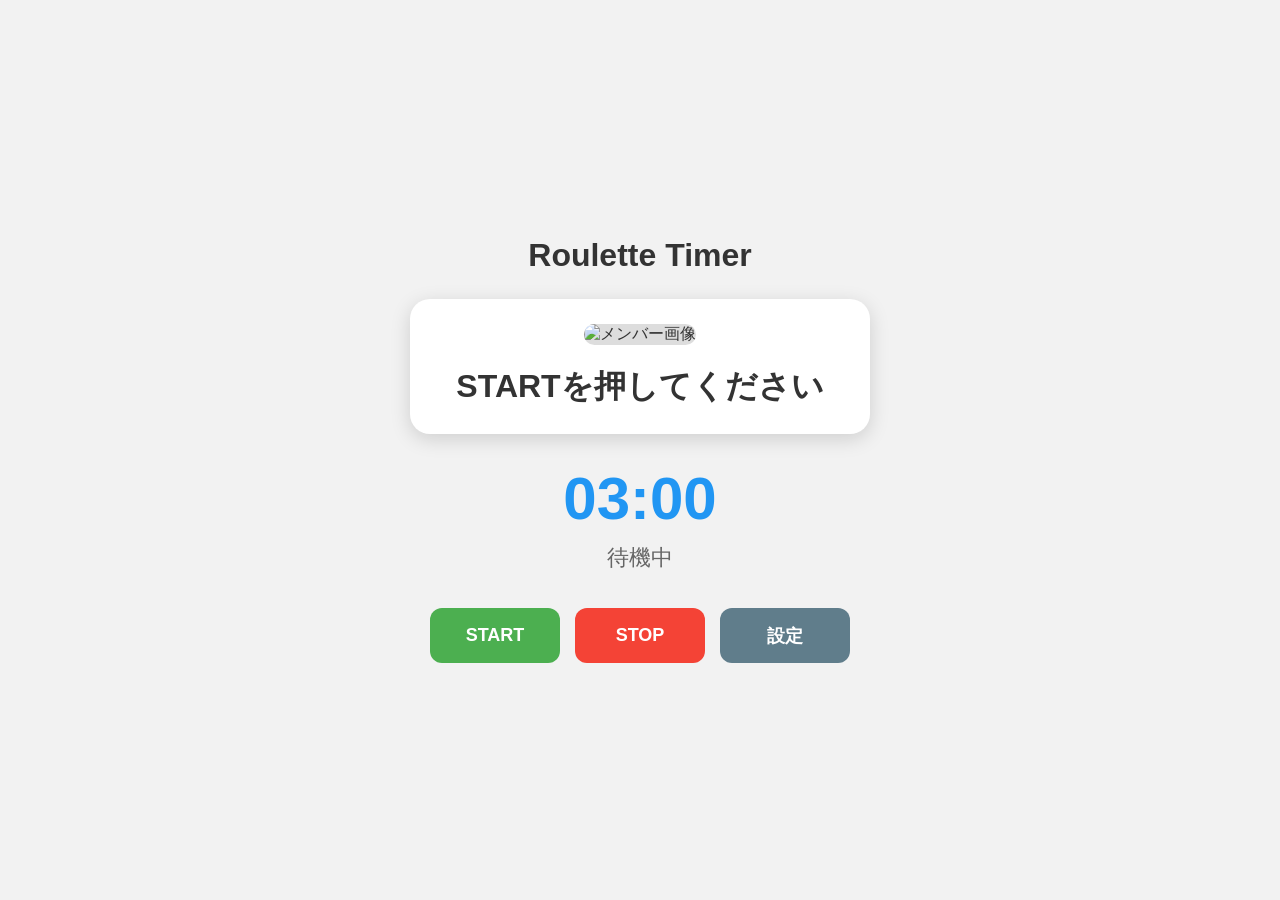
==== index.html @ 4cae02e1 "Add files via upload" ====
<!DOCTYPE html>
<html lang="ja">

<head>

    <meta charset="UTF-8">
    <meta name="viewport" content="width=device-width, initial-scale=1.0">

    <title>Roulette Timer</title>

    <link rel="stylesheet" href="style.css">

    <!-- PWA（後で使用） -->
    <link rel="manifest" href="manifest.json">
    <meta name="theme-color" content="#2196F3">

</head>

<body>

    <div class="container">

        <h1>Roulette Timer</h1>

        <!-- メンバー表示 -->
        <div class="member-area">

            <img
                id="memberImage"
                src="images/noimage.png"
                alt="メンバー画像">

            <div id="memberName">
                STARTを押してください
            </div>

        </div>

        <!-- タイマー -->
        <div class="timer-area">

            <div id="timer">
                03:00
            </div>

            <div id="status">
                待機中
            </div>

        </div>

        <!-- ボタン -->
        <div class="button-area">

<!-- 設定画面 -->

<div id="settingsPanel" class="settings-panel">


    <h2>設定</h2>


    <div class="setting-item">

        <label>
            メインタイマー（秒）
        </label>

        <input
            id="mainTimerInput"
            type="number"
            value="180">

    </div>



    <div class="setting-item">

        <label>
            インターバル（秒）
        </label>

        <input
            id="intervalTimerInput"
            type="number"
            value="20">

    </div>



    <div class="setting-item">

        <label>
            最低切替回数
        </label>

        <input
            id="minShuffleInput"
            type="number"
            value="50">

    </div>



    <div class="setting-item">

        <label>
            最大切替回数
        </label>

        <input
            id="maxShuffleInput"
            type="number"
            value="80">

    </div>



    <div class="settings-buttons">

        <button id="saveSettingsButton">
            保存
        </button>


        <button id="closeSettingsButton">
            閉じる
        </button>

    </div>


</div>

            <button id="startButton">
                START
            </button>

            <button id="stopButton">
                STOP
            </button>

            <button id="settingsButton">
                設定
            </button>

        </div>

    </div>

    <!-- JavaScript -->

    <script src="data.js"></script>

    <script src="roulette.js"></script>

    <script src="timer.js"></script>

    <script src="settings.js"></script>

    <script src="app.js"></script>

    <script>

if ("serviceWorker" in navigator) {

    navigator.serviceWorker.register(
        "service-worker.js"
    );

}

</script>
</body>

</html>
---- style.css ----
/* ==========================================
   Roulette Timer v2.0
   style.css
========================================== */


/* 全体 */

* {
    box-sizing: border-box;
    margin: 0;
    padding: 0;
}


body {

    min-height: 100vh;

    display: flex;
    justify-content: center;
    align-items: center;

    background: #f2f2f2;

    font-family:
        "Yu Gothic",
        "Hiragino Sans",
        sans-serif;

    color: #333;

}


/* メイン */

.container {

    width: 100%;

    max-width: 500px;

    padding: 20px;

    text-align: center;

}



/* タイトル */

h1 {

    margin-bottom: 25px;

    font-size: 32px;

}



/* メンバー表示 */

.member-area {

    background: white;

    border-radius: 20px;

    padding: 25px;

    box-shadow:
        0 5px 20px rgba(0,0,0,0.15);

}



/* 写真 */

#memberImage {

    width: 260px;

    height: 260px;

    object-fit: cover;

    border-radius: 20px;

    background: #ddd;

}



/* 名前 */

#memberName {

    margin-top: 20px;

    font-size: 32px;

    font-weight: bold;

}



/* タイマー */

.timer-area {

    margin-top: 30px;

}



/* 時間 */

#timer {

    font-size: 60px;

    font-weight: bold;

    color: #2196F3;

}



/* 状態表示 */

#status {

    margin-top: 10px;

    font-size: 22px;

    color: #666;

}



/* ボタン */

.button-area {

    margin-top: 35px;

    display: flex;

    justify-content: center;

    gap: 15px;

    flex-wrap: wrap;

}



button {

    width: 130px;

    height: 55px;

    border: none;

    border-radius: 12px;

    font-size: 18px;

    font-weight: bold;

    cursor: pointer;

    transition: 0.2s;

}



button:hover {

    transform: scale(1.05);

}



button:active {

    transform: scale(0.95);

}



/* START */

#startButton {

    background: #4CAF50;

    color: white;

}



/* STOP */

#stopButton {

    background: #F44336;

    color: white;

}



/* 設定 */

#settingsButton {

    background: #607D8B;

    color: white;

}



/* 無効状態 */

button:disabled {

    opacity: 0.5;

    cursor: not-allowed;

}



/* スマホ対応 */

@media(max-width:600px) {


    .container {

        padding: 15px;

    }


    h1 {

        font-size: 26px;

    }


    #memberImage {

        width: 220px;

        height: 220px;

    }


    #memberName {

        font-size: 26px;

    }


    #timer {

        font-size: 50px;

    }


    button {

        width: 110px;

        height: 50px;

        font-size: 16px;

    }

}
/* ==========================================
   設定画面
========================================== */

.settings-panel {

    display: none;

    margin-top: 30px;

    padding: 25px;

    background: white;

    border-radius: 20px;

    box-shadow:
        0 5px 20px rgba(0,0,0,0.15);

}


.settings-panel h2 {

    margin-bottom: 20px;

    font-size: 26px;

}



.setting-item {

    margin-bottom: 20px;

    text-align: left;

}



.setting-item label {

    display: block;

    margin-bottom: 8px;

    font-size: 18px;

    font-weight: bold;

}



.setting-item input {

    width: 100%;

    height: 45px;

    padding: 5px 10px;

    font-size: 18px;

    border: 1px solid #ccc;

    border-radius: 8px;

}



.settings-buttons {

    margin-top: 25px;

    display: flex;

    justify-content: center;

    gap: 15px;

}


#saveSettingsButton {

    background: #4CAF50;

    color: white;

}


#closeSettingsButton {

    background: #607D8B;

    color: white;

}
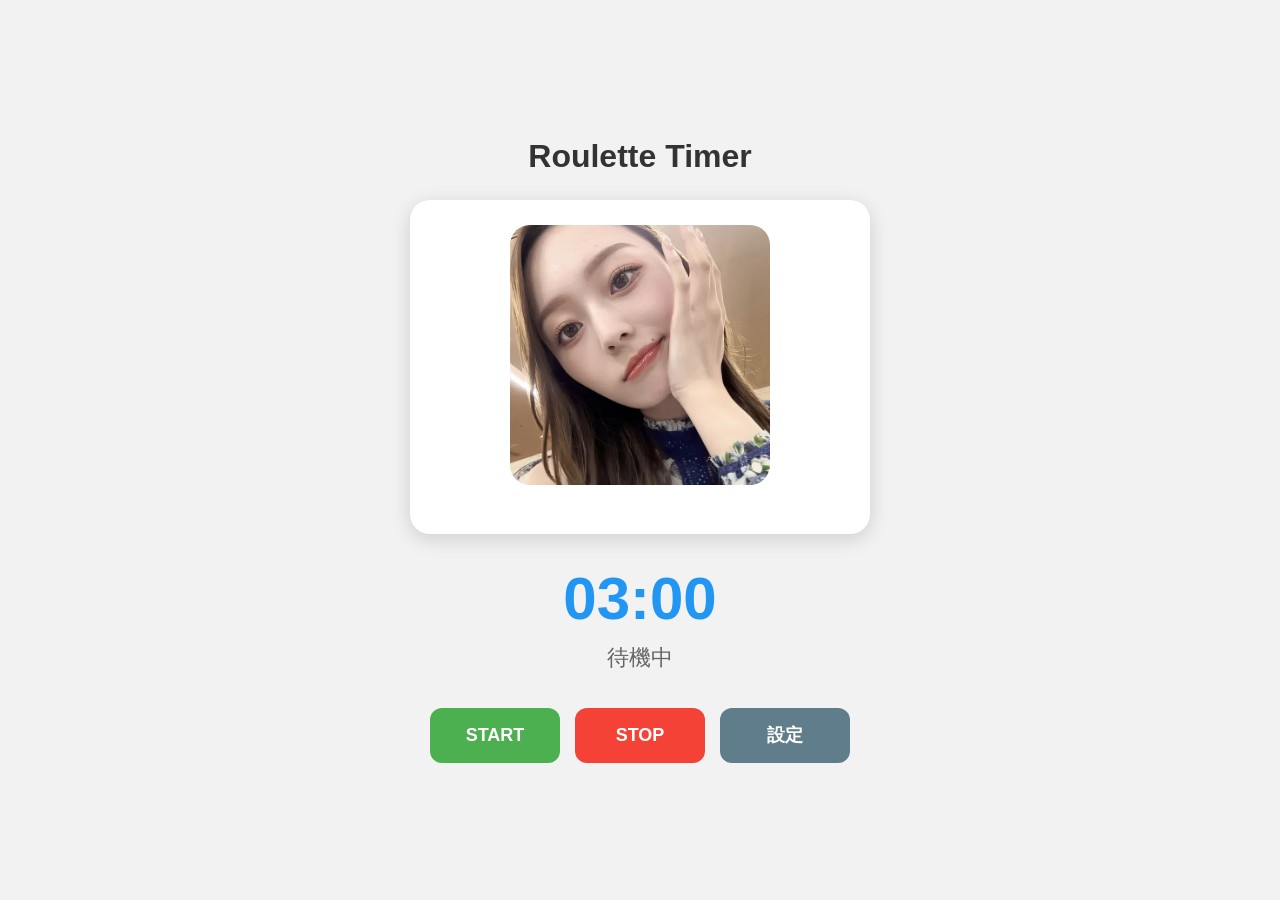
==== commit f5b97b2d: "Add files via upload" ====
--- a/index.html
+++ b/index.html
@@ -27,11 +27,11 @@
 
             <img
                 id="memberImage"
-                src="images/noimage.png"
+                src="images/start.jpg"
                 alt="メンバー画像">
 
             <div id="memberName">
-                STARTを押してください
+                
             </div>
 
         </div>
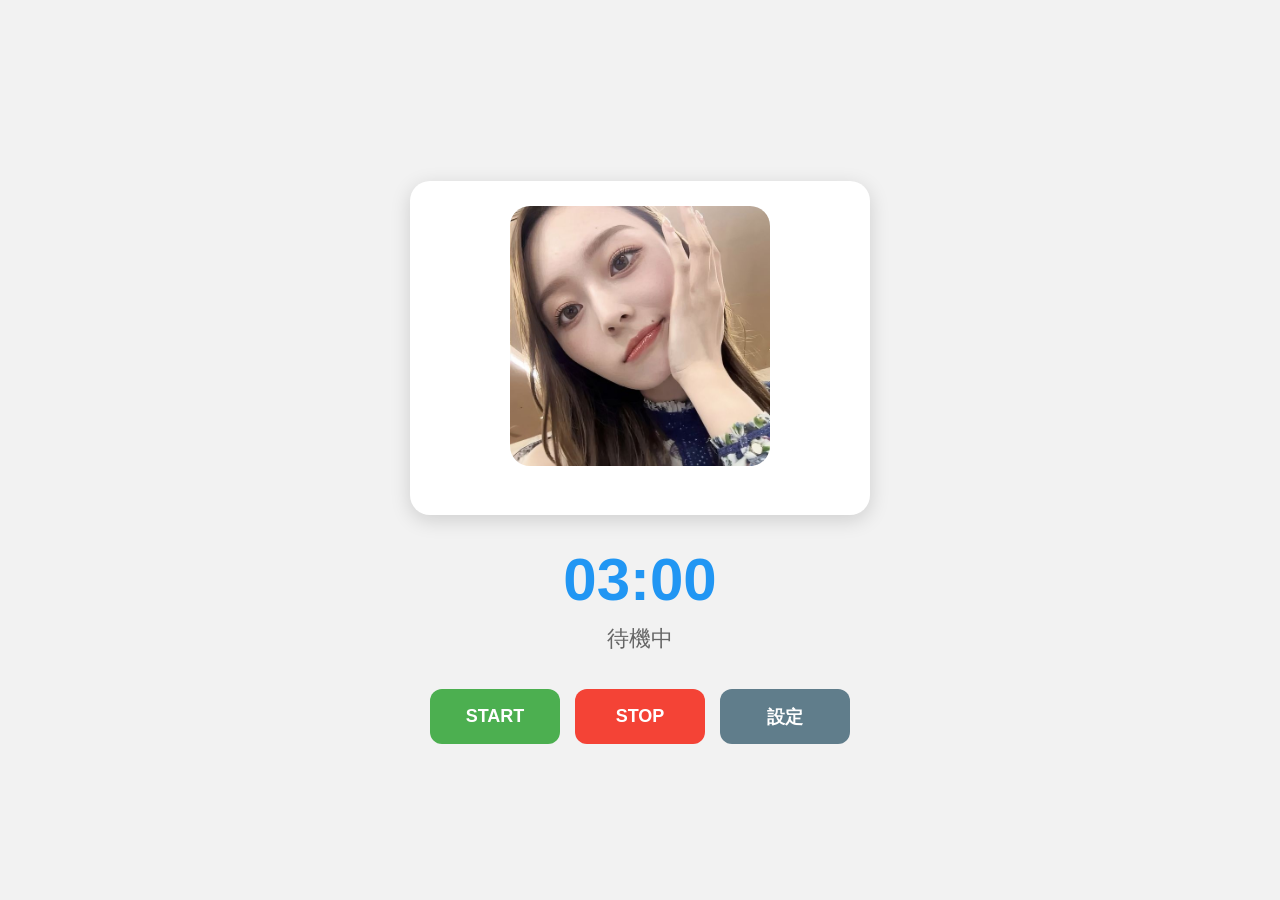
==== commit 5933412b: "Add files via upload" ====
--- a/index.html
+++ b/index.html
@@ -20,7 +20,7 @@
 
     <div class="container">
 
-        <h1>Roulette Timer</h1>
+        <h1></h1>
 
         <!-- メンバー表示 -->
         <div class="member-area">
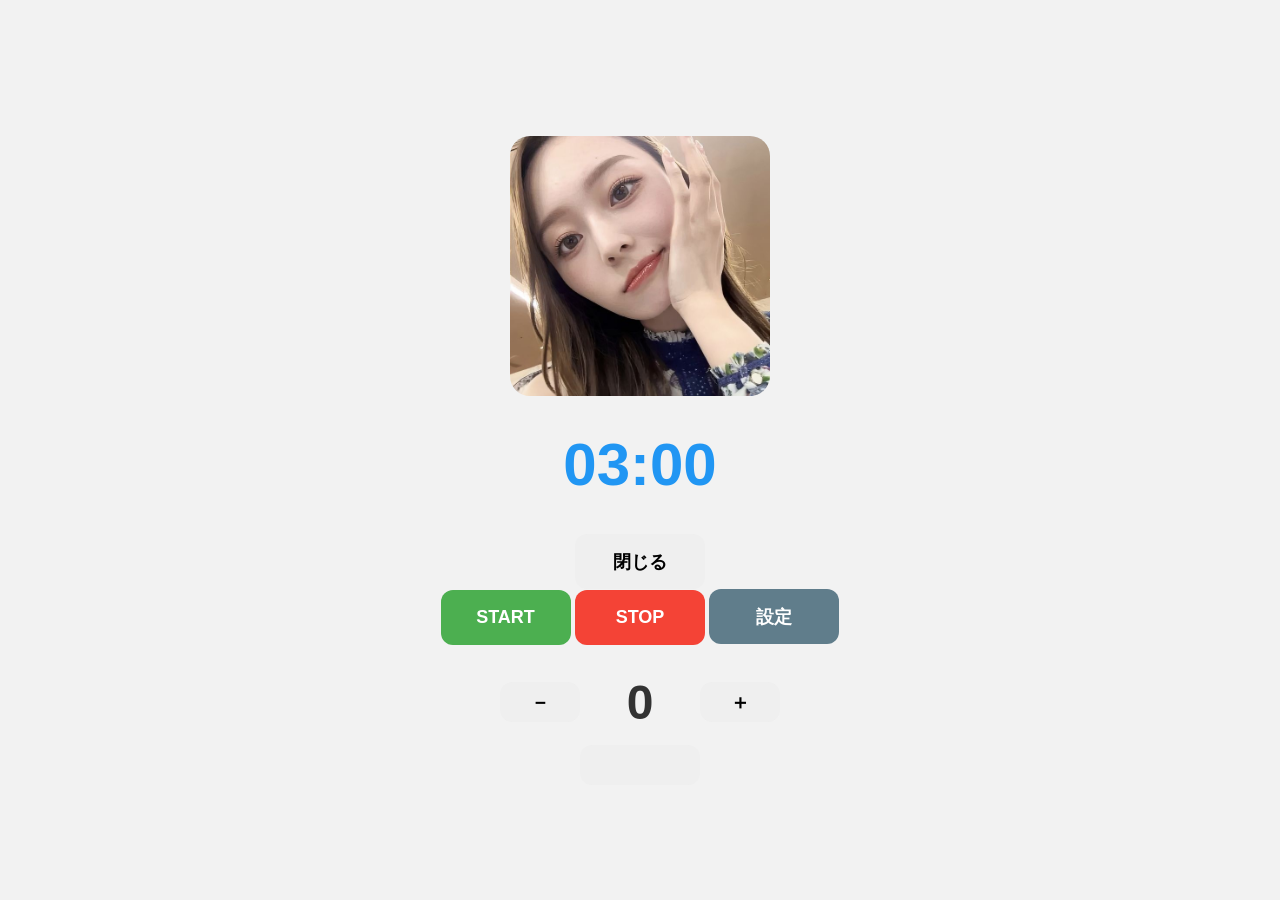
==== commit 85f37e26: "Add files via upload" ====
--- a/index.html
+++ b/index.html
@@ -118,7 +118,15 @@
 
     </div>
 
-
+<!-- メンバー管理 -->
+
+<div class="setting-item">
+
+    <button id="memberManagerButton">
+        メンバー管理
+    </button>
+
+</div>
 
     <div class="settings-buttons">
 
@@ -132,6 +140,68 @@
         </button>
 
     </div>
+
+
+</div>
+<!-- メンバー管理画面 -->
+
+<div id="memberManagerPanel" class="member-manager-panel">
+
+
+    <h2>
+        メンバー管理
+    </h2>
+
+
+    <div id="memberList">
+
+  </div>
+
+
+<div id="memberEditPanel" class="member-edit-panel">
+
+
+    <h2>
+        メンバー編集
+    </h2>
+
+
+    <img
+        id="editMemberImage"
+        src="images/noimage.png">
+
+<input
+    id="imageUpload"
+    type="file"
+    accept="image/*">
+
+
+<input
+    id="editMemberName"
+    type="text">
+
+    <div class="edit-buttons">
+
+        <button id="saveMemberEditButton">
+            保存
+        </button>
+
+
+        <button id="cancelMemberEditButton">
+            戻る
+        </button>
+
+    </div>
+
+
+</div>
+
+    </div>
+
+
+    <button id="closeMemberManagerButton">
+        閉じる
+    </button>
 
 
 </div>
@@ -148,6 +218,34 @@
                 設定
             </button>
 
+            <!-- カウンター -->
+
+<div class="counter-area">
+
+    <div class="counter-control">
+
+
+        <button id="minusButton">
+            －
+        </button>
+
+
+        <div id="counterValue">
+            0
+        </div>
+
+
+        <button id="plusButton">
+            ＋
+        </button>
+
+
+    </div>
+
+
+    <button id="resetCounterButton">
+    </button>
+
         </div>
 
     </div>
@@ -161,6 +259,8 @@
     <script src="timer.js"></script>
 
     <script src="settings.js"></script>
+
+    <script src="memberManager.js"></script>
 
     <script src="app.js"></script>
 
--- a/style.css
+++ b/style.css
@@ -65,14 +65,7 @@
 
 .member-area {
 
-    background: white;
-
-    border-radius: 20px;
-
-    padding: 25px;
-
-    box-shadow:
-        0 5px 20px rgba(0,0,0,0.15);
+    padding: 0;
 
 }
 
@@ -407,4 +400,207 @@
 
     color: white;
 
+}
+
+#status {
+    display: none;
+}
+
+/* カウンター */
+
+.counter-area {
+
+    text-align: center;
+
+    margin-top: 30px;
+
+}
+
+
+.counter-title {
+
+    font-size: 18px;
+
+    font-weight: bold;
+
+    margin-bottom: 10px;
+
+}
+
+
+/* － 数字 ＋ を横並び */
+
+.counter-control {
+
+    display: flex;
+
+    justify-content: center;
+
+    align-items: center;
+
+    gap: 20px;
+
+}
+
+
+/* ＋ － ボタン */
+
+#minusButton,
+#plusButton {
+
+    width: 80px;
+
+    height: 40px;
+
+    font-size: 20px;
+
+}
+
+
+/* 数字表示 */
+
+#counterValue {
+
+    font-size: 48px;
+
+    font-weight: bold;
+
+    min-width: 80px;
+
+    text-align: center;
+
+}
+
+
+/* リセット */
+
+#resetCounterButton {
+
+    margin-top: 15px;
+
+    width: 120px;
+
+    height: 40px;
+
+    font-size: 18px;
+
+}
+#memberManagerButton {
+
+    background: #607D8B;
+
+    color: white;
+
+}
+/* ==========================================
+   メンバー管理画面
+========================================== */
+
+
+.member-manager-panel {
+
+    display: none;
+
+    margin-top: 30px;
+
+    padding: 25px;
+
+    background: white;
+
+    border-radius: 20px;
+
+    box-shadow:
+        0 5px 20px rgba(0,0,0,0.15);
+
+}
+
+
+
+.member-manager-panel h2 {
+
+    margin-bottom: 20px;
+
+}
+
+
+
+#memberList {
+
+    text-align: left;
+
+}
+
+
+
+.member-item {
+
+    padding: 15px;
+
+    margin-bottom: 10px;
+
+    border-bottom: 1px solid #ddd;
+
+    font-size: 20px;
+
+}
+/* ==========================================
+   メンバー編集
+========================================== */
+
+
+.member-edit-panel {
+
+    display:none;
+
+    margin-top:30px;
+
+}
+
+
+#editMemberImage {
+
+    width:200px;
+
+    height:200px;
+
+    object-fit:cover;
+
+    border-radius:20px;
+
+    margin-bottom:20px;
+
+}
+
+
+#editMemberName {
+
+    width:100%;
+
+    height:45px;
+
+    font-size:20px;
+
+    padding:5px;
+
+    margin-bottom:20px;
+
+}
+
+
+.edit-buttons {
+
+    display:flex;
+
+    justify-content:center;
+
+    gap:15px;
+
+}
+
+#imageUpload {
+
+    margin-bottom:20px;
+
+    font-size:16px;
+
 }
